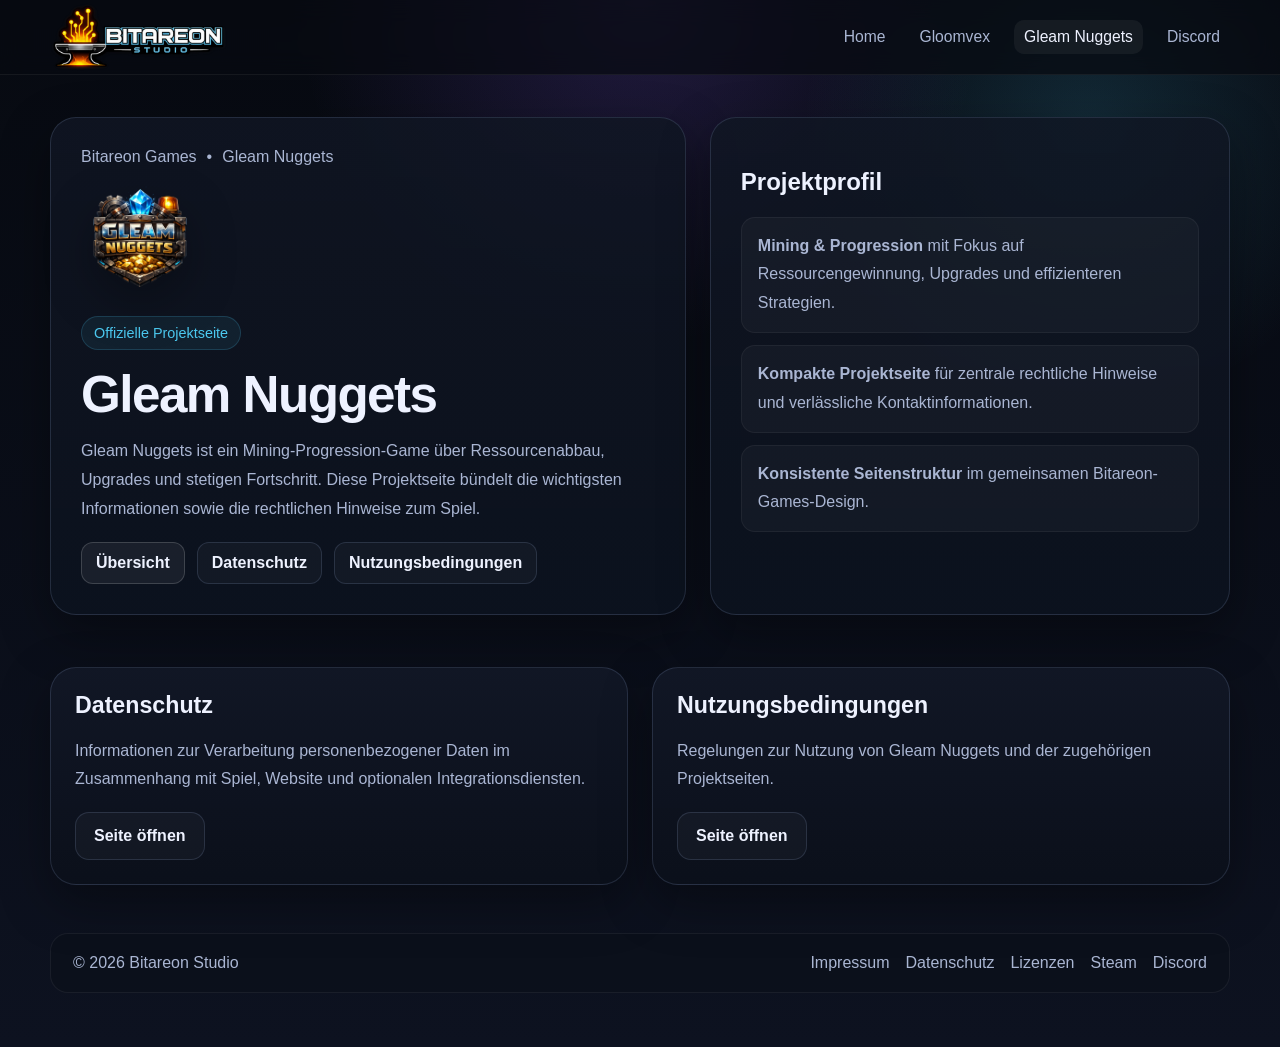
==== gleam-nuggets/index.html @ 07617633 "Init" ====
<!DOCTYPE html>
<html lang="de">
<head>
  <meta charset="UTF-8">
  <meta name="viewport" content="width=device-width, initial-scale=1.0">
  <title>Gleam Nuggets – Offizielle Projektseite</title>
  <meta name="description" content="Offizielle Projektseite zu Gleam Nuggets von Bitareon Studio mit Datenschutz und Nutzungsbedingungen.">
  <link rel="stylesheet" href="../assets/site.css">
</head>
<body>

  <div class="topbar">
    <div class="container topbar-inner">
      <a class="brand" href="../index.html" aria-label="Bitareon Games Startseite">
        <img class="brand-main-logo" src="../assets/Bitareon_Logo_2000x800.png" alt="Bitareon Games Logo">
      </a>
      <nav class="nav" aria-label="Hauptnavigation">
        <a href="../index.html">Home</a>
        <a href="../gloomvex/">Gloomvex</a>
        <a class="active" href="../gleam-nuggets/">Gleam Nuggets</a>
        <a href="https://discord.gg/qRFpBKGN" target="_blank" rel="noopener noreferrer">Discord</a>
      </nav>
    </div>
  </div>
  <header class="page-hero">
    <div class="container page-hero-inner">
      <div class="page-head hero-copy">
        <div class="breadcrumbs"><a href="../index.html">Bitareon Games</a><span>•</span><span>Gleam Nuggets</span></div>
        <img class="project-logo logo-gleam logo-square" src="../assets/GleamNuggets_Logo.png" alt="Gleam Nuggets Logo">
        <div class="eyebrow">Offizielle Projektseite</div>
        <h1>Gleam Nuggets</h1>
        <p class="lede">Gleam Nuggets ist ein Mining-Progression-Game über Ressourcenabbau, Upgrades und stetigen Fortschritt. Diese Projektseite bündelt die wichtigsten Informationen sowie die rechtlichen Hinweise zum Spiel.</p>
        <div class="tab-nav">
          <a class="active" href="./index.html">Übersicht</a>
          <a href="./privacy.html">Datenschutz</a>
          <a href="./terms.html">Nutzungsbedingungen</a>
        </div>
      </div>
      <aside class="page-side hero-side">
        <h2>Projektprofil</h2>
        <ul>
          <li><strong>Mining & Progression</strong> mit Fokus auf Ressourcengewinnung, Upgrades und effizienteren Strategien.</li>
          <li><strong>Kompakte Projektseite</strong> für zentrale rechtliche Hinweise und verlässliche Kontaktinformationen.</li>
          <li><strong>Konsistente Seitenstruktur</strong> im gemeinsamen Bitareon-Games-Design.</li>
        </ul>
      </aside>
    </div>
  </header>
  <main>
    <section>
      <div class="container">
        <div class="card-grid">
          <article class="link-card"><div class="link-card-body"><h3>Datenschutz</h3><p>Informationen zur Verarbeitung personenbezogener Daten im Zusammenhang mit Spiel, Website und optionalen Integrationsdiensten.</p><div class="card-actions"><a class="button button-secondary" href="./privacy.html">Seite öffnen</a></div></div></article>
          <article class="link-card"><div class="link-card-body"><h3>Nutzungsbedingungen</h3><p>Regelungen zur Nutzung von Gleam Nuggets und der zugehörigen Projektseiten.</p><div class="card-actions"><a class="button button-secondary" href="./terms.html">Seite öffnen</a></div></div></article>
        </div>
      </div>
    </section>
  </main>

  <footer>
    <div class="container">
      <div class="footer-box">
        <div>© 2026 Bitareon Studio</div>
        <div class="footer-links">
          <a href="../gloomvex/imprint.html">Impressum</a>
          <a href="../gloomvex/privacy.html">Datenschutz</a>
          <a href="../gloomvex/licenses.html">Lizenzen</a>
          <a href="https://store.steampowered.com/app/4449700/Gloomvex/" target="_blank" rel="noopener noreferrer">Steam</a>
          <a href="https://discord.gg/qRFpBKGN" target="_blank" rel="noopener noreferrer">Discord</a>
        </div>
      </div>
    </div>
  </footer>
</body>
</html>
---- assets/site.css ----
:root {
  --bg: #070a11;
  --bg2: #0d1220;
  --panel: rgba(18, 24, 38, 0.92);
  --panel-strong: rgba(24, 31, 49, 0.98);
  --border: rgba(145, 166, 212, 0.18);
  --text: #eef2ff;
  --muted: #aab6d3;
  --accent: #8b5cf6;
  --accent-hover: #9f77ff;
  --accent-2: #4cc9f0;
  --shadow: 0 18px 50px rgba(0,0,0,0.35);
  --radius-xl: 26px;
  --radius-lg: 18px;
  --radius-md: 14px;
  --maxw: 1180px;
}
* { box-sizing: border-box; }
html { scroll-behavior: smooth; }
body {
  margin: 0;
  color: var(--text);
  font-family: Arial, Helvetica, sans-serif;
  background:
    radial-gradient(circle at top, rgba(139,92,246,0.20), transparent 28%),
    radial-gradient(circle at 85% 12%, rgba(76,201,240,0.16), transparent 20%),
    linear-gradient(180deg, var(--bg) 0%, var(--bg2) 100%);
  min-height: 100vh;
}
a { color: inherit; text-decoration: none; }
p, li { line-height: 1.8; }
.container { width: min(var(--maxw), calc(100% - 32px)); margin: 0 auto; }

.topbar {
  position: sticky; top: 0; z-index: 20; backdrop-filter: blur(12px);
  background: rgba(7,10,17,0.72); border-bottom: 1px solid rgba(255,255,255,0.06);
}
.topbar-inner {
  display: flex; align-items: center; justify-content: space-between; gap: 20px; min-height: 74px;
}
.brand { display: flex; align-items: center; gap: 14px; min-width: 0; }
.brand img,
.hero .brand-main-logo {
  width: 178px !important;
  max-width: 40vw !important;
  height: auto !important;
  display: block;
}

.nav { display: flex; align-items: center; gap: 14px; flex-wrap: wrap; justify-content: flex-end; }
.nav a {
  color: var(--muted); font-size: 0.98rem; transition: color 0.2s ease, background 0.2s ease;
  padding: 8px 10px; border-radius: 10px;
}
.nav a:hover, .nav a.active { color: var(--text); background: rgba(255,255,255,0.05); }

.hero { padding: 52px 0 34px; }
.hero-grid { display: grid; grid-template-columns: 1.2fr 0.8fr; gap: 28px; align-items: center; }

.hero-copy, .hero-side, .panel, .legal-shell, .info-card, .content-card, .link-card {
  background: linear-gradient(180deg, rgba(16,22,35,0.84), rgba(12,18,30,0.92));
  border: 1px solid var(--border); box-shadow: var(--shadow); border-radius: var(--radius-xl);
}
.hero-copy { padding: 36px; }
.hero-side { padding: 28px; }

.eyebrow {
  display: inline-flex; align-items: center; gap: 8px; color: var(--accent-2);
  background: rgba(76,201,240,0.08); border: 1px solid rgba(76,201,240,0.18);
  border-radius: 999px; padding: 8px 12px; font-size: 0.9rem; margin-bottom: 18px;
}

h1 { font-size: clamp(2.4rem, 5vw, 4.4rem); line-height: 1.04; margin: 0 0 16px; letter-spacing: -0.03em; }
h2 { line-height: 1.2; }

.hero p, .section-head p, .muted, .lede { color: var(--muted); }
.hero p { font-size: 1.08rem; max-width: 64ch; }

.hero-actions, .legal-links, .card-actions, .tab-nav { display: flex; flex-wrap: wrap; gap: 12px; }

.button {
  display: inline-flex; align-items: center; justify-content: center; gap: 10px;
  padding: 14px 18px; border-radius: 14px; font-weight: 700;
  transition: transform 0.2s ease, background 0.2s ease, border-color 0.2s ease, opacity 0.2s ease;
  border: 1px solid transparent;
}
.button:hover { transform: translateY(-1px); }
.button-primary { background: linear-gradient(135deg, var(--accent), var(--accent-hover)); color: white; box-shadow: 0 10px 26px rgba(139,92,246,0.26); }
.button-secondary { background: rgba(255,255,255,0.03); color: var(--text); border-color: var(--border); }
.button-secondary:hover, .tab-nav a:hover, .tab-nav a.active { background: rgba(255,255,255,0.06); border-color: rgba(255,255,255,0.16); }
.button img, .icon-link img { width: 20px; height: 20px; object-fit: contain; display: block; }

.hero-side ul, .clean-list { list-style: none; padding: 0; margin: 0; display: grid; gap: 12px; }
.hero-side li, .clean-list li {
  color: var(--muted); background: rgba(255,255,255,0.03); border: 1px solid rgba(255,255,255,0.05);
  border-radius: 14px; padding: 14px 16px;
}

section { padding: 28px 0 12px; }
.section-head { margin-bottom: 22px; }
.section-head h2 { margin: 0 0 10px; font-size: clamp(1.7rem, 3vw, 2.35rem); }

.games-grid, .card-grid, .link-grid { display: grid; grid-template-columns: repeat(2, minmax(0, 1fr)); gap: 24px; }

.game-card, .link-card {
  background: linear-gradient(180deg, rgba(18, 24, 38, 0.94), rgba(11, 16, 27, 0.98));
  border: 1px solid var(--border); border-radius: var(--radius-xl); overflow: hidden; box-shadow: var(--shadow);
  display: flex; flex-direction: column;
}

.game-visual {
  display: grid; place-items: center; min-height: 220px; padding: 28px;
  background: radial-gradient(circle at top, rgba(139,92,246,0.18), transparent 40%), linear-gradient(180deg, rgba(255,255,255,0.02), rgba(255,255,255,0));
  border-bottom: 1px solid rgba(255,255,255,0.05);
}
.game-visual img {
  width: auto !important;
  height: auto !important;
  max-width: 100% !important;
  max-height: none !important;
  object-fit: contain;
  display: block;
  filter: drop-shadow(0 18px 28px rgba(0,0,0,0.28));
}
.game-visual img.logo-wide,
.game-visual img.logo-gloomvex {
  max-width: 220px !important;
  max-height: 94px !important;
}
.game-visual img.logo-square,
.game-visual img.logo-gleam {
  max-width: 118px !important;
  max-height: 118px !important;
}

.game-body, .link-card-body { padding: 24px; display: flex; flex-direction: column; gap: 18px; height: 100%; }
.game-body h3, .link-card-body h3 { margin: 0; font-size: 1.45rem; }
.game-body p, .link-card-body p { margin: 0; color: var(--muted); }

.tag-row { display: flex; gap: 10px; flex-wrap: wrap; }
.tag {
  display: inline-flex; padding: 8px 12px; border-radius: 999px; background: rgba(255,255,255,0.04);
  border: 1px solid rgba(255,255,255,0.06); color: #d7dff3; font-size: 0.9rem;
}

.page-hero { padding: 42px 0 24px; }
.page-hero-inner {
  display: grid; grid-template-columns: 1.1fr 0.9fr; gap: 24px; align-items: stretch;
}
.page-head, .page-side { padding: 30px; }
.page-head h1 { font-size: clamp(2rem, 4vw, 3.3rem); margin-bottom: 14px; }

.project-logo {
  width: auto !important;
  height: auto !important;
  max-width: 300px !important;
  max-height: 128px !important;
  object-fit: contain;
  display: block;
  margin-bottom: 18px;
  filter: drop-shadow(0 16px 24px rgba(0,0,0,0.3));
}
.project-logo.logo-square,
.project-logo.logo-gleam {
  max-width: 118px !important;
  max-height: 118px !important;
}
.project-logo.logo-gloomvex {
  max-width: 220px !important;
  max-height: 94px !important;
}

.tab-nav { margin-top: 18px; }
.tab-nav a {
  padding: 11px 14px; border-radius: 12px; color: var(--text); background: rgba(255,255,255,0.03); border: 1px solid var(--border);
  font-weight: 700;
}

.legal-layout { display: grid; grid-template-columns: 280px 1fr; gap: 24px; padding-bottom: 42px; }
.legal-shell { padding: 22px; align-self: start; position: sticky; top: 92px; }
.legal-shell h3 { margin: 0 0 14px; font-size: 1rem; }

.side-nav { display: grid; gap: 10px; }
.side-nav a {
  padding: 12px 14px; border-radius: 12px; color: var(--muted); background: rgba(255,255,255,0.03); border: 1px solid rgba(255,255,255,0.05); font-weight: 700;
}
.side-nav a:hover, .side-nav a.active { color: var(--text); background: rgba(255,255,255,0.06); border-color: rgba(255,255,255,0.15); }

.content-card { padding: 34px; }
.content-card h1 { font-size: clamp(2rem, 4vw, 3rem); margin-bottom: 10px; }
.content-card h2 { margin-top: 30px; margin-bottom: 12px; font-size: 1.15rem; }
.content-card p, .content-card li { color: var(--muted); }
.content-card ul { padding-left: 22px; }
.content-card .muted, .content-card .meta { color: var(--muted); margin-bottom: 20px; }
.content-card .box {
  background: rgba(255,255,255,0.03); border: 1px solid rgba(255,255,255,0.06);
  border-radius: 16px; padding: 22px; margin-bottom: 18px;
}
.content-card .box h2 { margin-top: 0; }

.breadcrumbs { display: flex; flex-wrap: wrap; gap: 10px; color: var(--muted); margin-bottom: 14px; }
.breadcrumbs a:hover { color: var(--text); }

.footer-box {
  background: rgba(11,16,27,0.75); border: 1px solid rgba(255,255,255,0.06); border-radius: 18px;
  padding: 20px 22px; display: flex; align-items: center; justify-content: space-between; gap: 18px; flex-wrap: wrap;
}
footer { padding: 36px 0 54px; color: var(--muted); }
.footer-links { display: flex; gap: 16px; flex-wrap: wrap; }
.footer-links a:hover { color: var(--text); }

@media (max-width: 960px) {
  .hero-grid, .games-grid, .card-grid, .link-grid, .page-hero-inner, .legal-layout { grid-template-columns: 1fr; }
  .legal-shell { position: static; }
}

@media (max-width: 900px) {
  .topbar-inner { min-height: unset; padding: 14px 0; align-items: flex-start; flex-direction: column; }
  .nav { justify-content: flex-start; }
  .hero-copy, .hero-side, .page-head, .page-side, .content-card, .legal-shell { padding: 24px; }
}

@media (max-width: 520px) {
  .container { width: min(var(--maxw), calc(100% - 20px)); }
  .brand img,
  .hero .brand-main-logo { width: 128px !important; max-width: 48vw !important; }
  .button, .card-actions .button { width: 100%; }
  .game-body, .link-card-body { padding: 20px; }
  .game-visual { min-height: 180px; padding: 22px; }
  .game-visual img.logo-wide,
  .game-visual img.logo-gloomvex,
  .project-logo.logo-gloomvex { max-width: 200px !important; max-height: 86px !important; }
  .game-visual img.logo-square,
  .game-visual img.logo-gleam,
  .project-logo.logo-square,
  .project-logo.logo-gleam { max-width: 104px !important; max-height: 104px !important; }
}
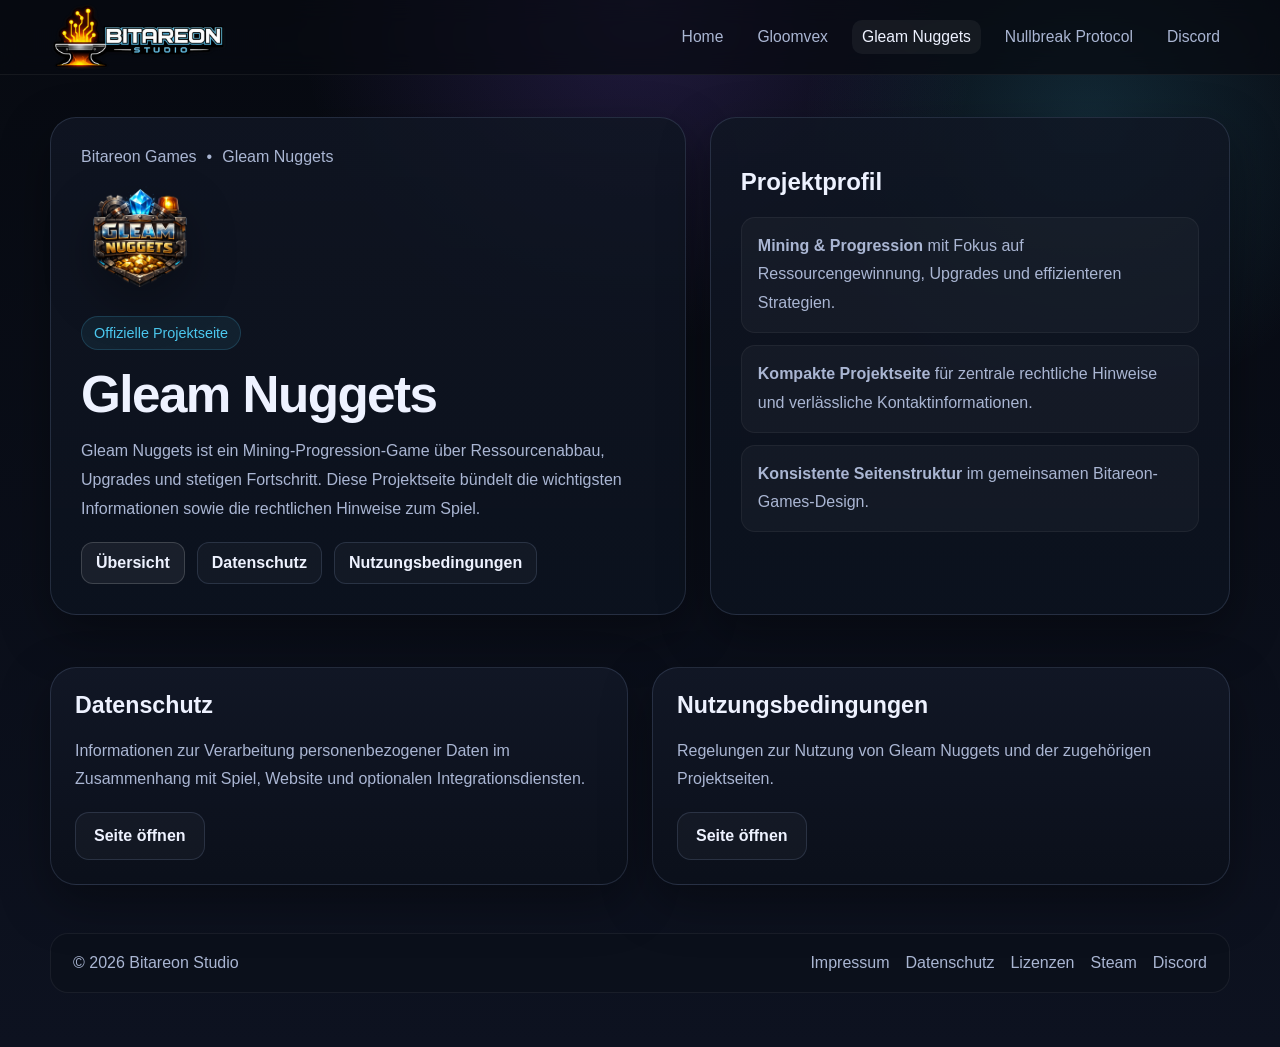
==== commit 83d5eb93: "Add files via upload" ====
--- a/gleam-nuggets/index.html
+++ b/gleam-nuggets/index.html
@@ -18,7 +18,8 @@
         <a href="../index.html">Home</a>
         <a href="../gloomvex/">Gloomvex</a>
         <a class="active" href="../gleam-nuggets/">Gleam Nuggets</a>
-        <a href="https://discord.gg/qRFpBKGN" target="_blank" rel="noopener noreferrer">Discord</a>
+        <a href="../nullbreak-protocol/">Nullbreak Protocol</a>
+        <a href="https://discord.gg/4KWTKk2cNQ" target="_blank" rel="noopener noreferrer">Discord</a>
       </nav>
     </div>
   </div>
@@ -66,10 +67,10 @@
           <a href="../gloomvex/privacy.html">Datenschutz</a>
           <a href="../gloomvex/licenses.html">Lizenzen</a>
           <a href="https://store.steampowered.com/app/4449700/Gloomvex/" target="_blank" rel="noopener noreferrer">Steam</a>
-          <a href="https://discord.gg/qRFpBKGN" target="_blank" rel="noopener noreferrer">Discord</a>
+          <a href="https://discord.gg/4KWTKk2cNQ" target="_blank" rel="noopener noreferrer">Discord</a>
         </div>
       </div>
     </div>
   </footer>
 </body>
-</html>+</html>
--- a/assets/site.css
+++ b/assets/site.css
@@ -235,3 +235,26 @@
   .project-logo.logo-square,
   .project-logo.logo-gleam { max-width: 104px !important; max-height: 104px !important; }
 }
+
+/* --- Text-Logo-Platzhalter (Nullbreak Protocol, bis PNG vorliegt) --- */
+.logo-text-fallback {
+  display: inline-block;
+  font-weight: 800;
+  letter-spacing: 0.04em;
+  line-height: 1.1;
+  text-transform: uppercase;
+  background: linear-gradient(135deg, var(--accent-hover), var(--accent-2));
+  -webkit-background-clip: text;
+  background-clip: text;
+  color: transparent;
+  filter: drop-shadow(0 12px 22px rgba(0,0,0,0.32));
+}
+.game-visual .logo-text-fallback { font-size: clamp(1.5rem, 3.4vw, 2.2rem); }
+.project-logo.logo-text-fallback { font-size: clamp(1.7rem, 3.6vw, 2.5rem); margin-bottom: 18px; }
+
+/* Hero-Mark auf der Nullbreak-Protocol-Projektseite: dezent, da die <h1> die Wortmarke trägt */
+.project-logo.project-logo-mark {
+  font-size: clamp(0.9rem, 1.6vw, 1.1rem);
+  letter-spacing: 0.16em;
+  margin-bottom: 10px;
+}
